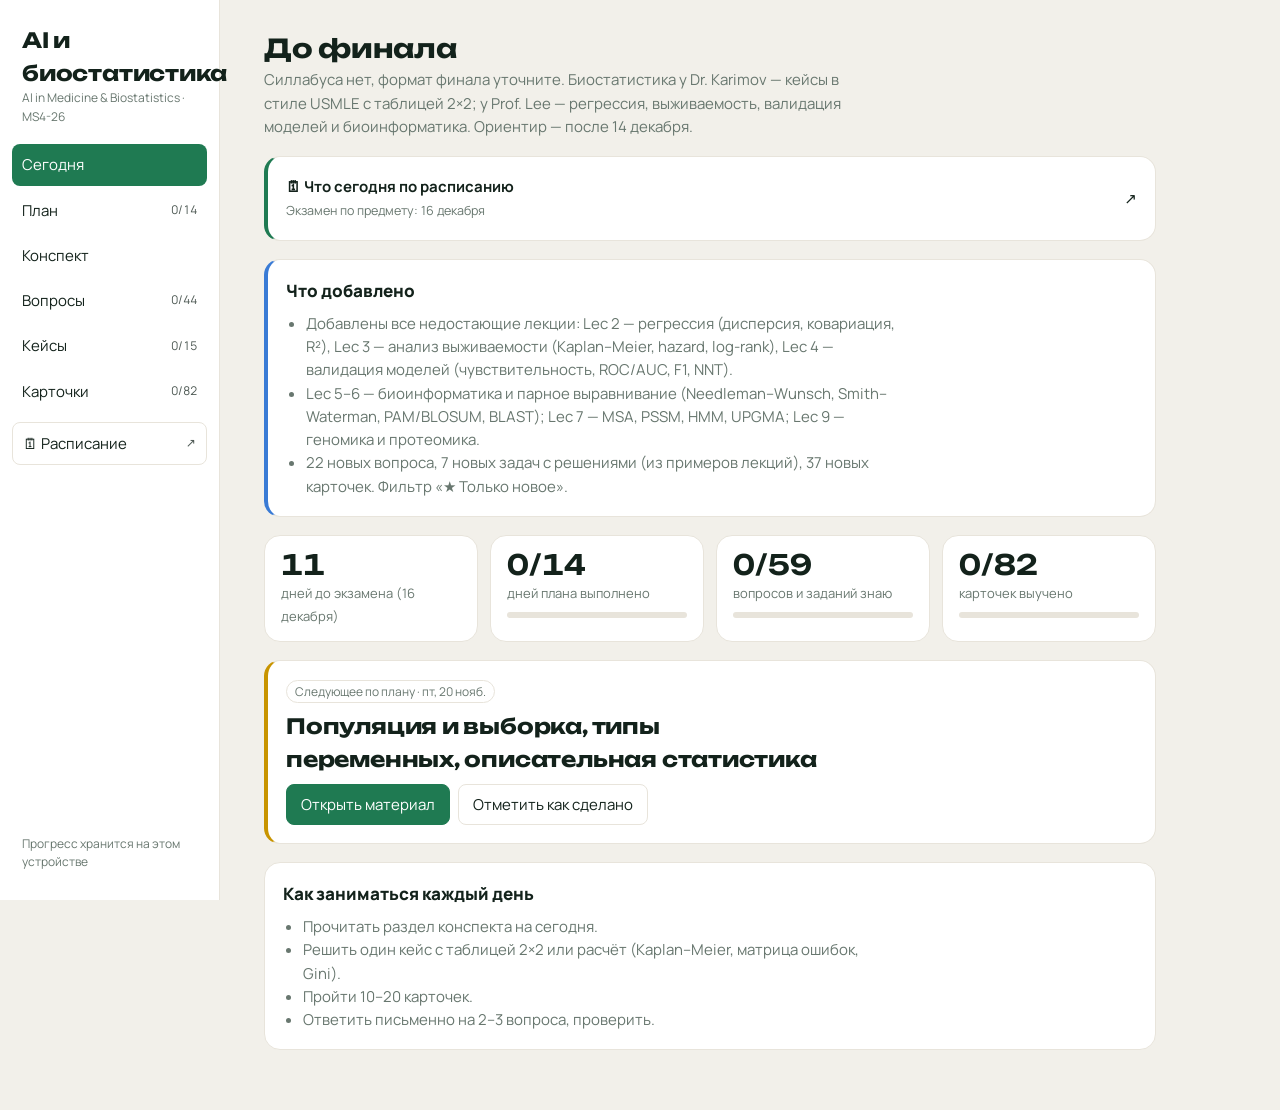
==== s/ai.html @ 67867758 "Full Plastic Path app as installable standalone web app Co-Authored-By: Claude Opus 5.5 <noreply@ant" ====
<!DOCTYPE html>
<html lang="ru">
<head>
<meta charset="utf-8">
<meta name="viewport" content="width=device-width, initial-scale=1">
<title>AI и биостатистика — финал (обновлено 18.11)</title>
<link rel="preconnect" href="https://fonts.googleapis.com">
<link rel="preconnect" href="https://fonts.gstatic.com" crossorigin>
<link href="https://fonts.googleapis.com/css2?family=IBM+Plex+Sans:wght@400;500;600&family=IBM+Plex+Serif:ital,wght@0,500;0,600;1,400;1,500&display=swap" rel="stylesheet">
<style>
:root{
  --bg:#eef1f4; --surface:#ffffff; --ink:#172031; --muted:#5b6678; --line:#d6dce4;
  --accent:#1f6f8b; --accent-ink:#ffffff; --bone:#b8922e; --good:#2f7d4f; --bad:#b33a3a; --new:#2c6db3;
  --font-display:"IBM Plex Serif", Georgia, serif; --font-body:"IBM Plex Sans", system-ui, -apple-system, "Segoe UI", sans-serif;
  --r:10px; color-scheme:light;
}
@media (prefers-color-scheme: dark){ :root:not([data-theme="light"]){
  --bg:#10151d; --surface:#18202b; --ink:#e6ebf2; --muted:#9aa6b8; --line:#2a3443;
  --accent:#7cc4dd; --accent-ink:#0c1a22; --bone:#d9b85a; --good:#5cbf86; --bad:#e07a7a; --new:#7fb0e8; color-scheme:dark; } }
*{box-sizing:border-box}
html,body{margin:0;height:100%}
body{background:var(--bg);color:var(--ink);font:15px/1.55 var(--font-body)}
h1,h2,h3{font-family:var(--font-display);font-weight:600;text-wrap:balance;margin:0}
h1{font-size:26px} h2{font-size:21px} h3{font-size:17px}
i,em,.lat{font-family:var(--font-display);font-style:italic}
button{font:inherit;cursor:pointer}
button:focus-visible,a:focus-visible,textarea:focus-visible,select:focus-visible{outline:2px solid var(--accent);outline-offset:2px}
.app{display:grid;grid-template-columns:220px 1fr;min-height:100%}
nav{background:var(--surface);border-right:1px solid var(--line);padding:20px 12px;display:flex;flex-direction:column;gap:4px;position:sticky;top:0;height:100vh}
nav .brand{padding:4px 10px 14px}
nav .brand small{display:block;color:var(--muted);font-size:12px}
nav a{display:flex;justify-content:space-between;align-items:center;padding:9px 10px;border-radius:8px;color:var(--ink);text-decoration:none}
nav a:hover{background:var(--bg)}
nav a.on{background:var(--accent);color:var(--accent-ink)}
nav a .n{font-size:12px;opacity:.75;font-variant-numeric:tabular-nums}
.save{margin-top:auto;font-size:12px;color:var(--muted);padding:8px 10px}
main{padding:28px clamp(16px,4vw,44px) 60px;max-width:980px;width:100%}
.view{display:none;flex-direction:column;gap:18px}
.view.on{display:flex}
.lead{color:var(--muted);max-width:68ch;margin:0}
.card{background:var(--surface);border:1px solid var(--line);border-radius:var(--r);padding:18px}
.tiles{display:grid;grid-template-columns:repeat(auto-fit,minmax(170px,1fr));gap:12px}
.tile{background:var(--surface);border:1px solid var(--line);border-radius:var(--r);padding:14px 16px}
.tile b{display:block;font:600 28px/1.1 var(--font-display);font-variant-numeric:tabular-nums}
.tile span{color:var(--muted);font-size:13px}
.bar{height:6px;background:var(--line);border-radius:4px;overflow:hidden;margin-top:8px}
.bar i{display:block;height:100%;background:var(--accent)}
.today{border-left:4px solid var(--bone)}
.btn{border:1px solid var(--line);background:var(--surface);color:var(--ink);padding:8px 14px;border-radius:8px;text-decoration:none}
.btn:hover{border-color:var(--accent)}
.btn.pri{background:var(--accent);border-color:var(--accent);color:var(--accent-ink)}
.btn.good{border-color:var(--good);color:var(--good)}
.btn.bad{border-color:var(--bad);color:var(--bad)}
.row{display:flex;gap:8px;flex-wrap:wrap;align-items:center}
.chip{font-size:12px;padding:2px 8px;border-radius:20px;border:1px solid var(--line);color:var(--muted);white-space:nowrap;text-decoration:none}
.chip.ok{border-color:var(--good);color:var(--good)} .chip.no{border-color:var(--bad);color:var(--bad)}
.chip.new,.newtag{border-color:var(--new);color:var(--new)}
.newtag{font:500 11px var(--font-body);border:1px solid;border-radius:20px;padding:1px 7px;margin-left:8px;vertical-align:middle}
.week h3{margin-bottom:8px}
.day{display:flex;gap:12px;align-items:flex-start;padding:9px 4px;border-top:1px solid var(--line)}
.day:first-of-type{border-top:0}
.day input{width:18px;height:18px;margin-top:3px;accent-color:var(--accent)}
.day label{flex:1}
.day .d{font-variant-numeric:tabular-nums;color:var(--muted);width:66px;flex:none}
.day.done label{color:var(--muted);text-decoration:line-through}
.day.is-today{background:color-mix(in srgb,var(--bone) 12%,transparent);border-radius:6px}
.toc{display:flex;flex-wrap:wrap;gap:6px}
.notes section{scroll-margin-top:16px}
.notes ul{padding-left:20px;margin:8px 0}
.notes li{margin:4px 0}
.tbl{overflow-x:auto}
table{border-collapse:collapse;width:100%;font-size:14px}
th,td{text-align:left;padding:7px 9px;border-bottom:1px solid var(--line);vertical-align:top}
th{color:var(--muted);font-weight:500;font-size:12px;text-transform:uppercase;letter-spacing:.04em}
pre{white-space:pre-wrap;font-family:var(--font-display);background:var(--bg);padding:12px;border-radius:8px}
.q{font:500 18px/1.45 var(--font-display)}
textarea{width:100%;min-height:110px;border:1px solid var(--line);border-radius:8px;padding:10px;background:var(--bg);color:var(--ink);font:inherit;resize:vertical}
.ans{border-left:3px solid var(--good);padding:8px 12px;background:color-mix(in srgb,var(--good) 8%,transparent);border-radius:0 8px 8px 0;white-space:pre-wrap}
.ai{border-left:3px solid var(--accent);padding:8px 12px;background:color-mix(in srgb,var(--accent) 8%,transparent);border-radius:0 8px 8px 0;white-space:pre-wrap}
select{font:inherit;padding:7px 10px;border-radius:8px;border:1px solid var(--line);background:var(--surface);color:var(--ink)}
.flash{min-height:220px;display:flex;flex-direction:column;justify-content:center;align-items:center;text-align:center;gap:10px;cursor:pointer;user-select:none}
.flash .front{font:500 26px/1.3 var(--font-display)}
.flash .front.it{font-style:italic}
.flash .back{display:none;gap:4px;flex-direction:column}
.flash.open .back{display:flex}
.flash .back b{font-size:19px}
.flash .back span{color:var(--muted)}
.hint{font-size:12px;color:var(--muted)}
@media (max-width:760px){
  .app{grid-template-columns:1fr}
  nav{position:sticky;top:0;height:auto;flex-direction:row;overflow-x:auto;padding:8px;z-index:2;border-right:0;border-bottom:1px solid var(--line)}
  nav .brand,.save{display:none}
  nav a{white-space:nowrap}
}
@media (prefers-reduced-motion:no-preference){ .bar i{transition:width .3s} }
</style>
<link href="https://fonts.googleapis.com/css2?family=Unbounded:wght@600;700&family=Manrope:wght@400;500;600;700;800&display=swap" rel="stylesheet">
<link rel="stylesheet" href="../theme.css">
</head>
<body>
<script type="application/json" id="state">{"days":{},"quiz":{},"cards":{}}</script>
<div class="app">
<nav aria-label="Разделы">
  <div class="brand"><h2>AI и биостатистика</h2><small>AI in Medicine &amp; Biostatistics · MS4-26</small></div>
  <a href="#today" data-v="today">Сегодня</a>
  <a href="#plan" data-v="plan">План <span class="n" id="n-plan"></span></a>
  <a href="#notes" data-v="notes">Конспект</a>
  <a href="#quiz" data-v="quiz">Вопросы <span class="n" id="n-quiz"></span></a>
  <a href="#cases" data-v="cases">Кейсы <span class="n" id="n-cases"></span></a>
  <a href="#cards" data-v="cards">Карточки <span class="n" id="n-cards"></span></a>
  <a href="https://claude.ai/artifact/2xwvVmubijirDWXwn1Ldpr" target="_blank" rel="noopener" class="ext" style="margin-top:6px;border:1px solid var(--line)">🗓 Расписание <span class="n">↗</span></a>
  <div class="save" id="save">Прогресс сохраняется</div>
</nav>
<main>

<section class="view" id="v-today">
  <div><h1>До финала</h1><p class="lead">Силлабуса нет, формат финала уточните. Биостатистика у Dr. Karimov — кейсы в стиле USMLE с таблицей 2×2; у Prof. Lee — регрессия, выживаемость, валидация моделей и биоинформатика. Ориентир — после 14 декабря.</p></div>
  <a class="card" href="https://claude.ai/artifact/2xwvVmubijirDWXwn1Ldpr" target="_blank" rel="noopener" style="display:flex;justify-content:space-between;align-items:center;text-decoration:none;color:inherit;border-left:4px solid var(--accent)"><span><b>🗓 Что сегодня по расписанию</b><br><small style="color:var(--muted)">Экзамен по предмету: 16 декабря</small></span><span>↗</span></a>
  <div class="card" style="border-left:4px solid var(--new)"><h3>Что добавлено</h3><ul class="lead" style="padding-left:20px;margin:8px 0 0"><li>Добавлены все недостающие лекции: Lec 2 — регрессия (дисперсия, ковариация, R²), Lec 3 — анализ выживаемости (Kaplan–Meier, hazard, log-rank), Lec 4 — валидация моделей (чувствительность, ROC/AUC, F1, NNT).</li><li>Lec 5–6 — биоинформатика и парное выравнивание (Needleman–Wunsch, Smith–Waterman, PAM/BLOSUM, BLAST); Lec 7 — MSA, PSSM, HMM, UPGMA; Lec 9 — геномика и протеомика.</li><li>22 новых вопроса, 7 новых задач с решениями (из примеров лекций), 37 новых карточек. Фильтр «★ Только новое».</li></ul></div>
  <div class="tiles" id="tiles"></div>
  <div class="card today" id="today-card"></div>
  <div class="card"><h3>Как заниматься каждый день</h3>
    <ul class="lead" style="padding-left:20px;margin:8px 0 0"><li>Прочитать раздел конспекта на сегодня.</li><li>Решить один кейс с таблицей 2×2 или расчёт (Kaplan–Meier, матрица ошибок, Gini).</li><li>Пройти 10–20 карточек.</li><li>Ответить письменно на 2–3 вопроса, проверить.</li></ul></div>
</section>

<section class="view" id="v-plan">
  <div><h1>План по дням</h1><p class="lead">20 ноября — 13 декабря, блок через день (45–60 минут).</p></div>
  <div id="plan"></div>
</section>

<section class="view notes" id="v-notes">
  <div><h1>Конспект</h1><p class="lead">По лекциям Prof. Lee (Lec 0–10) и Dr. Karimov (Cross, Risk ratio, Odds ratio, adjustment, DES). Новые разделы отмечены «новое».</p></div>
  <div class="toc" id="toc"></div>
  <div id="notes" style="display:flex;flex-direction:column;gap:14px"></div>
</section>

<section class="view" id="v-quiz">
  <div><h1>Вопросы</h1><p class="lead">Напишите ответ, затем откройте ключ и отметьте, знали ли вы его. Кнопка «Проверить с Claude» оценит ваш ответ. Новые вопросы отмечены «новое».</p></div>
  <div class="row"><label for="q-filter">Тема</label><select id="q-filter"></select>
    <label><input type="checkbox" id="q-weak"> только «не знал»</label></div>
  <div class="card" id="quiz-card"></div>
</section>

<section class="view" id="v-cases">
  <div><h1>Кейсы и расчёты</h1><p class="lead">Ваши кейсы USMLE #1 и #2 с решением и задачи из лекций. Сначала решите сами.</p></div>
  <div class="card" id="case-card"></div>
</section>

<section class="view" id="v-cards">
  <div><h1>Карточки</h1><p class="lead">Нажмите на карточку, чтобы перевернуть. «Знаю» убирает её из повторения.</p></div>
  <div class="row"><label for="c-mode">Показывать</label>
    <select id="c-mode"><option value="lat">English → русский + формула</option><option value="en">русский → English + формула</option></select>
    <label><input type="checkbox" id="c-weak" checked> только невыученные</label>
    <button class="btn" id="c-shuffle">Перемешать</button>
    <button class="btn" id="c-reset">Сбросить</button></div>
  <div class="card flash" id="flash" tabindex="0" role="button" aria-label="Перевернуть карточку"></div>
  <div class="row" style="justify-content:center"><button class="btn bad" id="c-no">Повторить</button><button class="btn good" id="c-yes">Знаю</button></div>
  <p class="hint" id="c-count" style="text-align:center"></p>
</section>

</main>
</div>

<script>
const PPS=(()=>{try{return window.parent!==window&&window.parent.PP_BRIDGE||null}catch(e){return null}})();
if(PPS&&!window.claude){try{window.claude=window.parent.claude}catch(e){}}
if(PPS)document.addEventListener('click',e=>{const a=e.target.closest('a[href*="2xwvVmubijirDWXwn1Ldpr"]');if(a){e.preventDefault();PPS.go('plan')}});
const TEMPLATE = '<!DOCTYPE html>\n' + document.documentElement.outerHTML;
const LSKEY = 'ai-final-v2';
let S; try{ S = JSON.parse(document.getElementById('state').textContent) }catch(e){ S={days:{},quiz:{},cards:{}} }
try{ const l = JSON.parse(localStorage.getItem(LSKEY)||'null'); if(l){ for(const k of ['days','quiz','cards']) S[k]=Object.assign({},l[k]||{},S[k]) } }catch(e){}
if(PPS){const r=PPS.get(LSKEY);if(r)for(const k of ['days','quiz','cards'])S[k]=Object.assign({},S[k]||{},r[k]||{})}

const PLAN = [
 {w:'Неделя 1 — основы биостатистики', days:[
  ['2026-11-20','Популяция и выборка, типы переменных, описательная статистика','n1'],
  ['2026-11-22','Нормальное распределение, z; проверка гипотез: z, t, χ², ANOVA, p-value','n2'],
  ['2026-11-24','Lec 2: дисперсия, ковариация, корреляция, линейная и логистическая регрессия','n2b']]},
 {w:'Неделя 2 — эпидемиология и модели', days:[
  ['2026-11-26','4 дизайна исследований; таблица 2×2: RR, OR, стандартизация','n3'],
  ['2026-11-28','Lec 3: анализ выживаемости — Kaplan–Meier, hazard, log-rank','n2c'],
  ['2026-11-30','Lec 4: валидация модели — чувствительность, специфичность, ROC/AUC, F1, NNT','n2d']]},
 {w:'Неделя 3 — AI и биоинформатика', days:[
  ['2026-12-02','Lec 1: уровни AI, промпт-инжиниринг (RAG, CoT, 3C, RTCC)','n5'],
  ['2026-12-04','Lec 5–6: биоинформатика, базы данных, парное выравнивание (Needleman–Wunsch, Smith–Waterman, BLAST)','n6a'],
  ['2026-12-06','Lec 7: множественное выравнивание, PSSM, HMM, UPGMA; Lec 8: структура белка','n6c'],
  ['2026-12-07','Lec 9: геномика и протеомика; Lec 10: классификация (дерево решений, SVM, KNN)','n6d']]},
 {w:'Неделя 4 — задачи', days:[
  ['2026-12-08','Расчёты: 2×2, RR, OR, z, χ², Kaplan–Meier, матрица ошибок, Gini','cases'],
  ['2026-12-10','Пробный экзамен по вопросам','quiz'],
  ['2026-12-12','Слабые темы','quiz'],
  ['2026-12-13','Термины по карточкам','cards']]}
];

const NOTES = [
['n1','1. Биостатистика: основы',`<ul>
<li><b>Population</b> — все объекты интереса; <b>sample</b> — их часть, по которой делают выводы. <b>Parameter</b> описывает популяцию (μ, σ), <b>statistic</b> — выборку (x̄, s).</li>
<li><b>Переменные:</b> количественные — continuous (давление) и discrete (число детей); качественные (категориальные) — nominal без порядка (группа крови, пол) и ordinal с порядком (оценка боли). Independent (x, меняем) vs dependent (y, исход).</li>
<li><b>Выборка:</b> random (каждый имеет известный равный шанс, мало смещений) vs non-random (удобство, квоты — высокий риск bias).</li>
<li><b>Меры центра:</b> mean — для симметричных данных; median — при выбросах и асимметрии; mode — самое частое. <b>Разброс:</b> range = max − min; IQR = Q3 − Q1; SD.</li>
<li><b>Пример лекции:</b> [10, 12, 15, 15, 18, 18, 18, 22, 27, 30] → median 18, mode 18, range 20, IQR = 22 − 15 = 7. Mean = 185 / 10 = 18,5 (на слайде написано 17,5 — похоже на опечатку).</li>
<li><b>Графики:</b> pie (доли), bar (категории), histogram (распределение числовых данных), boxplot (медиана, квартили, выбросы).</li>
<li><b>Descriptive</b> описывает имеющиеся данные; <b>inferential</b> делает выводы о популяции по выборке.</li></ul>`],
['n2','2. Нормальное распределение и тесты',`<ul>
<li><b>Normal:</b> симметричный колокол, mean = median = mode, площадь = 1. Стандартное нормальное: μ = 0, σ = 1; z = (x − μ)/σ. Правило 68–95–99,7%.</li>
<li>Скошенность: positive skew (хвост вправо) — mean &gt; median; negative — mean &lt; median.</li>
<li><b>Проверка гипотез:</b> H₀ (нет эффекта) vs H₁; уровень значимости α = 0,05; <b>p-value</b> — вероятность получить такие или более крайние данные, если H₀ верна. p &lt; α → отвергаем H₀.</li>
<li>Ошибки: type I (α) — отвергли верную H₀; type II (β) — не отвергли ложную.</li></ul>
<div class="tbl"><table><tr><th>Тест</th><th>Когда</th><th>Формула</th></tr>
<tr><td>z-test</td><td>большая выборка, σ известна</td><td>z = (x̄ − μ) / (σ/√n)</td></tr>
<tr><td>t-test</td><td>n &lt; 30, σ неизвестна</td><td>t = (x̄ − μ) / (s/√n), df = n − 1</td></tr>
<tr><td>χ² (chi-square)</td><td>категориальные данные, независимость</td><td>χ² = Σ(O − E)² / E</td></tr>
<tr><td>ANOVA (F)</td><td>сравнение 3+ средних</td><td>F = межгрупповая / внутригрупповая дисперсия</td></tr></table></div>`],
['n2b','★ 3. Lec 2 — регрессия для клинических данных',`<ul>
<li><b>Дисперсия</b> — разброс одной переменной: выборочная s² = Σ(xᵢ − x̄)² / (n − 1); SD = √s². <b>Ковариация</b> — как две переменные меняются вместе: cov = Σ(xᵢ − x̄)(yᵢ − ȳ) / (n − 1); &gt; 0 — растут вместе.</li>
<li><b>Пример лекции:</b> САД 120, 130, 110, 140, 115 → x̄ = 123, s² = 580/4 = 145, SD ≈ 12,0 mmHg. ИМТ (22, 28, 26, 30, 24) и холестерин (180, 200, 195, 210, 190) → cov = 140/4 = 35 — положительная связь.</li>
<li><b>Регрессия</b> описывает связь зависимой переменной с одной (simple) или несколькими (multiple) независимыми и предсказывает значения.</li>
<li><b>Простая линейная:</b> y = β₀ + β₁x + ε; β₀, β₁ находят методом наименьших квадратов (минимум RSS = Σ(yᵢ − ŷᵢ)²): β₁ = Σ(x − x̄)(y − ȳ) / Σ(x − x̄)², β₀ = ȳ − β₁x̄.</li>
<li><b>Коэффициент Пирсона R</b> от −1 до +1: знак — направление, модуль — сила (R = 0 — нет линейной связи).</li>
<li><b>R²</b> (коэффициент детерминации) = 1 − RSS/TSS = доля объяснённой дисперсии; для одного предиктора R² = R². R² = 0,17 → модель объясняет 17% вариации y.</li>
<li><b>Модели:</b> linear — непрерывный исход (клиренс креатинина от дозы, исследование гемфиброзила); logistic — бинарный исход (болезнь да/нет): log(p/(1−p)) = β₀ + β₁x, даёт вероятность и odds ratio = e^β₁.</li></ul>`],
['n2c','★ 4. Lec 3 — анализ выживаемости',`<ul>
<li><b>Survival time T</b> — время от начала (диагноз, лечение) до события (смерть, рецидив, отказ). <b>Censoring</b> — событие не наблюдалось (выбыл, исследование закончилось).</li>
<li><b>Функция выживания</b> S(t) = P(T &gt; t) — доля «доживших» после t.</li>
<li><b>Kaplan–Meier:</b> упорядочить времена; в каждый момент события S(t) = S(t_пред) × (1 − dᵢ/nᵢ), nᵢ — под риском, dᵢ — события. Цензурированные уменьшают nᵢ, но не S(t).</li>
<li><b>Пример лекции (5 пациентов, рецидив):</b> 3 мес — n 5, d 1 → S = 0,80; 5 мес — цензура; 8 мес — n 3, d 1 → S = 0,80 × 2/3 = 0,53; 12 мес — n 2, d 1 → S = 0,27.</li>
<li><b>Hazard h(t)</b> — мгновенный риск события в момент t у доживших до t; в дискретном виде hᵢ = dᵢ/nᵢ (20% на 3-м месяце, 33% на 8-м, 50% на 12-м).</li>
<li><b>Кумулятивный риск</b> H(t) = Σhᵢ; S(t) ≈ e^(−H(t)).</li>
<li><b>Log-rank test:</b> H₀ — кривые выживания групп одинаковы; в каждый момент события строят таблицу 2×2, сравнивают наблюдаемые и ожидаемые события, χ² с df = 1.</li></ul>`],
['n2d','★ 5. Lec 4 — валидация диагностических моделей',`<div class="tbl"><table><tr><th>Метрика</th><th>Формула</th><th>Смысл</th></tr>
<tr><td>Accuracy</td><td>(TP + TN) / все</td><td>доля верных предсказаний</td></tr>
<tr><td>Sensitivity (recall, TPR)</td><td>TP / (TP + FN)</td><td>находит больных</td></tr>
<tr><td>Specificity (TNR)</td><td>TN / (TN + FP)</td><td>не трогает здоровых</td></tr>
<tr><td>Precision (PPV)</td><td>TP / (TP + FP)</td><td>верность положительных ответов</td></tr>
<tr><td>F1-score</td><td>2·P·R / (P + R)</td><td>&gt; 0,9 отлично, 0,8–0,9 хорошо, 0,5–0,8 средне, &lt; 0,5 плохо</td></tr>
<tr><td>Youden J</td><td>Sens + Spec − 1 = TPR − FPR</td><td>оптимальный порог (max J); J = 1 — идеальный тест</td></tr></table></div>
<ul>
<li><b>ROC-кривая</b> — чувствительность против 1 − специфичность при разных порогах. <b>AUC</b> — площадь под ней (метод трапеций): 0,5 — случайно, 1,0 — идеально; пример лекции 0,76.</li>
<li>Weighted accuracy — в многоклассовых задачах ошибки имеют разный вес.</li>
<li><b>Клиническая польза:</b> абсолютный риск в группах (лечение / контроль), ARR = риск_контроль − риск_лечение; RR = риск_лечение / риск_контроль; RRR = 1 − RR; NNT = 1/ARR — сколько пациентов нужно лечить, чтобы предотвратить одно событие.</li></ul>`],
['n3','6. Дизайны исследований и таблица 2×2',`<div class="tbl"><table><tr><th>Дизайн</th><th>Как</th><th>Мера</th><th>Пример</th></tr>
<tr><td>Cross-sectional</td><td>экспозиция и исход в один момент («снимок»)</td><td>prevalence, prevalence ratio</td><td>опрос сотрудников (кейсы #1, #2)</td></tr>
<tr><td>Case-control</td><td>отобрать больных и здоровых, сравнить прошлую экспозицию (ретроспективно)</td><td>odds ratio</td><td>Doll &amp; Hill 1950 — курение и рак лёгкого; DES и аденокарцинома влагалища (Herbst 1971)</td></tr>
<tr><td>Cohort</td><td>отобрать по экспозиции, наблюдать появление болезни (проспективно)</td><td>incidence, relative risk</td><td>Hammond &amp; Horn 1954 — курение и смертность</td></tr>
<tr><td>RCT</td><td>случайно распределить на лечение / контроль</td><td>RR, разница исходов</td><td>испытание лекарства; фазы I–IV</td></tr></table></div>
<ul><li>Observational (cross-sectional, case-control, cohort) — исследователь не вмешивается; experimental (RCT) — назначает вмешательство. <b>Cross-over:</b> каждый получает оба лечения с перерывом (washout).</li>
<li><b>Texas sharpshooter fallacy:</b> замечаем сходства и игнорируем различия → ложный вывод. Case-control подвержен <b>recall bias</b>; cross-sectional не показывает, что было раньше.</li></ul>
<div class="tbl"><table><tr><th></th><th>Болезнь +</th><th>Болезнь −</th></tr>
<tr><td>Экспозиция +</td><td>a</td><td>b</td></tr>
<tr><td>Экспозиция −</td><td>c</td><td>d</td></tr></table></div>
<ul>
<li><b>Relative risk</b> RR = [a/(a+b)] / [c/(c+d)] — когорта, RCT. <b>Odds ratio</b> OR = (a·d)/(b·c) — case-control. = 1 — связи нет; &gt; 1 — повышает риск; &lt; 1 — защищает.</li>
<li><b>Стандартизация по возрасту (direct):</b> возрастные показатели каждой общины умножают на стандартную популяцию (WHO) и суммируют.</li></ul>`],
['n5','7. AI в медицине (Lec 1)',`<ul>
<li><b>Уровни AI:</b> narrow (ANI — одна задача), general (AGI — как человек), super (ASI). Physical AI — AI в роботах и телах. Вводная лекция (Lec 0) — нобелевские работы по AI 2024 (нейросети, AlphaFold) и интерфейсы мозг–компьютер.</li>
<li><b>Зачем в медицине:</b> диагностика, анализ изображений, поддержка решений. <b>Ограничения:</b> галлюцинации, bias в данных, приватность, ответственность.</li>
<li><b>Типы промптов:</b> zero-shot, one-shot, few-shot (примеры), chain-of-thought (по шагам), tree-of-thought, ReAct (reason + action), role, RAG, iterative, re-reading.</li>
<li><b>RAG:</b> retrieval (поиск в EHR, гайдлайнах, статьях) → augmentation (вставка найденного в промпт) → generation (ответ на основе источников).</li>
<li><b>3C:</b> Concise, Clear, Context. <b>CRAFTS:</b> Clarity, Relevance, Accuracy, Flow, Thought-provoking, S… (последний пункт — по слайду). <b>RTCC:</b> Role, Task, Context, Constraints.</li>
<li><b>PROMPT</b> (минимизация ошибок): Provide context, Refuse unsafe queries, Omit unverified data, Mandate references, Prioritize guidelines, Transparent limitations.</li>
<li>Формат вывода можно задать: bullet points, SOAP note (Subjective, Objective, Assessment, Plan), ICD-10.</li></ul>`],
['n6a','★ 8. Lec 5–6 — биоинформатика и парное выравнивание',`<ul>
<li><b>Биоинформатика</b> — количественный анализ информации о биомакромолекулах с помощью компьютера (биология + химия + информатика + статистика). Цель — понять работу клетки на молекулярном уровне: инструменты и базы данных + их применение.</li>
<li><b>Применение:</b> гены болезней (геномика, протеомика), разработка лекарств, персонализированная медицина. <b>Ограничения:</b> предсказание не доказано экспериментом; качество зависит от данных.</li>
<li><b>Вехи:</b> 1951 секвенирование пептида (Sanger), 1953 структура ДНК, 1962 молекулярные часы (Pauling), 1965 атлас белковых последовательностей (Dayhoff).</li>
<li><b>Базы данных:</b> первичные (сырые данные: GenBank, EMBL, DDBJ — нуклеотиды; UniProt — белки; PDB — структуры) и вторичные (обработанные). Форматы: GenBank (LOCUS, DEFINITION, ACCESSION…), FASTA (строка «&gt;» + последовательность), PDB.</li>
<li><b>Identity</b> — одинаковые остатки; <b>similarity</b> — похожие по свойствам; <b>homology</b> — общее эволюционное происхождение (да / нет, не в процентах). S% = 2Ls/(La + Lb) × 100; I% = 2Li/(La + Lb) × 100.</li>
<li><b>Методы:</b> dot matrix (визуально, диагонали = совпадения, повторы); dynamic programming (точно); эвристики (FASTA, BLAST — быстро для поиска по базам).</li>
<li><b>Needleman–Wunsch</b> — глобальное выравнивание (целиком, похожие последовательности одной длины), штраф за гэпы с первой строки. <b>Smith–Waterman</b> — локальное (самые похожие участки), отрицательные значения заменяются 0.</li>
<li><b>Матрицы замен:</b> PAM (по близкородственным белкам; PAM1 = 1% замен; большие номера — для далёких) и BLOSUM (по блокам консервативных участков; BLOSUM62 — стандарт; меньший номер — для далёких).</li>
<li><b>BLAST:</b> seeding словами (W-mers, ~3 аминокислоты) → расширение выше порога T → оценка; E-value — сколько таких совпадений ожидается случайно (меньше — лучше). Варианты: BLASTP (белок–белок), BLASTN (ДНК–ДНК), BLASTX, TBLASTN.</li></ul>`],
['n6c','★ 9. Lec 7 — множественное выравнивание, мотивы, домены',`<ul>
<li><b>MSA</b> выравнивает 3+ последовательности, чтобы найти консервативные (функционально важные) участки, мотивы и домены, строить филогению.</li>
<li><b>Оценка:</b> sum of pairs (SP) — сумма баллов всех пар в столбце (по BLOSUM / PAM). Точное динамическое программирование растёт как nᵏ → используют эвристики (прогрессивное выравнивание).</li>
<li><b>PSSM</b> (position-specific scoring matrix) — для каждой позиции частоты остатков → log-odds score (биты); показывает, во сколько раз последовательность вероятнее мотива, чем случайной.</li>
<li><b>HMM</b> (скрытая марковская модель профиля): состояния match (квадрат), insert (ромб), delete (круг), begin/end; вероятности переходов и эмиссии.</li>
<li><b>Guide tree UPGMA:</b> объединять самую близкую пару, новое расстояние = среднее арифметическое расстояний — по дереву выравнивают последовательности.</li>
<li><b>Программы:</b> FASTA и BLAST (поиск), Clustal Omega, MUSCLE, MAFFT, T-Coffee (MSA).</li>
<li><b>Мотив</b> — короткий консервативный участок с функцией; <b>домен</b> — независимо сворачивающаяся функциональная единица белка (Pfam, PROSITE).</li></ul>`],
['n6','10. AI в структурной биоинформатике (Lec 8)',`<ul>
<li><b>Уровни структуры белка:</b> первичная (последовательность 20 аминокислот), вторичная (α-helix, β-sheet), третичная (3D), четвертичная. Структура определяет функцию.</li>
<li><b>Ramachandran plot</b> — разрешённые углы основной цепи (φ, ψ).</li>
<li><b>Предсказание вторичной структуры:</b> Chou–Fasman (склонность аминокислот, propensity), гомологичные методы, нейросети; для трансмембранных белков — hydrophobicity plots.</li>
<li><b>Экспериментальные методы 3D:</b> рентгеноструктурный анализ (X-ray crystallography), ЯМР (NMR — ядра ¹H, ¹³C, ¹⁵N, ³¹P), криоэлектронная микроскопия (Cryo-EM), нейтронная дифракция.</li>
<li><b>PDB</b> (Protein Data Bank, rcsb.org) — база решённых структур; визуализация 3D. Сравнение структур: superposition, distance matrix, contact matrix.</li>
<li><b>Предсказание 3D:</b> гомологическое моделирование, ab initio, AI-методы (например, AlphaFold).</li></ul>`],
['n6d','★ 11. Lec 9 — AI в геномике и протеомике',`<ul>
<li><b>Геномика</b> — структура и функция всего генома. Виды: структурная (картирование и секвенирование), функциональная (функции и взаимодействия генов и белков), эпигеномика (метки на ДНК и гистонах меняют экспрессию без изменения последовательности), сравнительная (ортологи — между видами, паралоги — внутри вида).</li>
<li><b>Этапы структурной геномики:</b> картирование низкого разрешения → секвенирование высокого разрешения → сборка → закрытие пробелов → аннотация.</li>
<li><b>Генетическая карта</b> (linkage map) — по частоте рекомбинации: чем ближе гены, тем чаще наследуются вместе; маркеры — микросателлиты. <b>Физическая карта:</b> FISH (флуоресцентные зонды на хромосомах), STS-картирование (короткие уникальные участки 200–500 bp).</li>
<li><b>Секвенирование:</b> Sanger (дидезокси, обрыв цепи — самый распространённый), Maxam–Gilbert (химическое расщепление), пиросеквенирование (по выделению пирофосфата), NGS — фрагменты по 300–500 bp, затем сборка.</li>
<li><b>Протеомика</b> — изучение всех белков клетки; AI помогает в аннотации генов, предсказании функций, структуры и взаимодействий белков.</li></ul>`],
['n7','12. Классификация в AI-диагностике (Lec 10)',`<ul>
<li>Цель: ранняя точная диагностика по данным пациента, витальным показателям и изображениям; CDSS — системы поддержки клинических решений.</li>
<li><b>Decision tree</b> (supervised, non-parametric): корень → лучшие вопросы → бинарные разбиения → листья. Pruning убирает лишние ветви против overfitting.</li>
<li><b>Gini</b> = 1 − Σpᵢ² (0 — чисто, 0,5 — максимум для двух классов); выбирают разбиение с наименьшим Gini.</li>
<li><b>Entropy</b> S = −Σpᵢ log₂ pᵢ; <b>information gain</b> IG = S(parent) − Σ(nᵢ/N)·S(child); выбирают признак с наибольшим IG (пример лекции: «energy» IG = 0,99 − 0,62 = 0,37).</li>
<li><b>SVM</b> — гиперплоскость с максимальным зазором (margin) между классами; support vectors — ближайшие точки.</li>
<li><b>KNN</b> — класс по большинству k ближайших соседей. <b>K-means</b> — unsupervised кластеризация на k групп. Hierarchical clustering — дерево кластеров.</li>
<li><b>Linear / logistic regression</b> — числовой прогноз / вероятность класса. <b>Deep learning, CNN</b> — свёрточные сети для изображений (рентген, КТ, дерматоскопия).</li></ul>`]
];

const QUIZ = [
['Биостатистика','Define population, sample, parameter and statistic.','Population — the entire group of interest; sample — a subset used to infer about it. Parameter — numerical summary of a population (μ, σ); statistic — of a sample (x̄, s).'],
['Биостатистика','Classify variables with examples: continuous, discrete, nominal, ordinal.','Continuous — blood pressure; discrete — number of children; nominal — blood type, sex; ordinal — pain scale (mild/moderate/severe).'],
['Биостатистика','When do you use mean, median and mode?','Mean — symmetric data; median — skewed data or outliers; mode — categorical data or the most frequent value.'],
['Биостатистика','Data: 10, 12, 15, 15, 18, 18, 18, 22, 27, 30. Find median, mode, range and IQR.','Median 18, mode 18, range 20, IQR = Q3 22 − Q1 15 = 7.'],
['Биостатистика','Describe the normal distribution.','Symmetric bell shape; mean = median = mode; total area = 1; defined by μ and σ; ~68% within 1σ, 95% within 2σ, 99.7% within 3σ.'],
['Биостатистика','What is a p-value and how do you decide with α = 0.05?','The probability of data as extreme as observed if H₀ is true. If p < 0.05 reject H₀ (statistically significant); otherwise fail to reject.'],
['Биостатистика','When do you use z-test, t-test, chi-square and ANOVA?','z — large sample, known σ; t — small sample (n < 30), unknown σ; χ² — categorical data/independence; ANOVA — comparing means of 3+ groups.'],
['Биостатистика','Distinguish type I and type II errors.','Type I (α) — rejecting a true null hypothesis (false positive); type II (β) — failing to reject a false null (false negative).'],
['★ Регрессия','Define variance and covariance and give the sample formulas.','Variance — spread of one variable: s² = Σ(x − x̄)²/(n − 1). Covariance — how two variables vary together: Σ(x − x̄)(y − ȳ)/(n − 1); positive means they increase together.'],
['★ Регрессия','How are β₀ and β₁ of a simple linear regression estimated?','By least squares — minimizing RSS = Σ(y − ŷ)²: β₁ = Σ(x − x̄)(y − ȳ)/Σ(x − x̄)², β₀ = ȳ − β₁x̄.'],
['★ Регрессия','Interpret Pearson R and R². What does R² = 0.17 mean?','R (−1…+1) shows direction and strength of a linear relationship; R² = share of variance in y explained by the model (1 − RSS/TSS). R² = 0.17 → 17% of the variation is explained.'],
['★ Регрессия','When do you use linear and when logistic regression?','Linear — continuous outcome (e.g. creatinine clearance vs dose). Logistic — binary outcome (disease yes/no); models log-odds, gives probabilities and OR = e^β.'],
['★ Выживаемость','Define survival time, censoring and the survival function.','Survival time — time from a start point to the event. Censoring — event not observed (lost to follow-up, study ended). S(t) = P(T > t) — probability of surviving beyond t.'],
['★ Выживаемость','How is the Kaplan–Meier estimate calculated?','Order event times; at each event time S(t) = S(previous) × (1 − dᵢ/nᵢ), where nᵢ = at risk, dᵢ = events. Censored subjects leave the risk set without changing S.'],
['★ Выживаемость','Define the hazard and cumulative hazard functions.','h(t) — instantaneous event rate at t among those surviving to t (discrete hᵢ = dᵢ/nᵢ). H(t) = Σh — accumulated risk; S(t) ≈ e^(−H(t)).'],
['★ Выживаемость','What does the log-rank test compare?','Whether survival curves of two or more groups differ; H₀: no difference. It compares observed vs expected events at each event time (2×2 tables), χ² with df = 1 for two groups.'],
['★ Валидация','Define sensitivity, specificity, precision and accuracy.','Sensitivity = TP/(TP + FN); specificity = TN/(TN + FP); precision (PPV) = TP/(TP + FP); accuracy = (TP + TN)/all.'],
['★ Валидация','What is a ROC curve and AUC?','ROC plots sensitivity (TPR) against 1 − specificity (FPR) over thresholds. AUC = area under it: 0.5 — random, 1.0 — perfect discrimination.'],
['★ Валидация','Define the F1 score and Youden’s index.','F1 = 2·precision·recall/(precision + recall), balances both. Youden J = sensitivity + specificity − 1; the threshold with maximal J is optimal.'],
['★ Валидация','Define ARR, RRR and NNT.','ARR = control risk − treatment risk; RRR = ARR / control risk = 1 − RR; NNT = 1/ARR — patients to treat to prevent one event.'],
['Эпидемиология','Name the four basic study designs and the measure of association for each.','Cross-sectional — prevalence (ratio); case-control — odds ratio; cohort — relative risk; RCT — relative risk / difference in outcomes.'],
['Эпидемиология','Compare a case-control and a cohort study.','Case-control starts from disease status and looks back at exposure (retrospective, OR, good for rare diseases, recall bias). Cohort starts from exposure and follows for disease (usually prospective, incidence, RR).'],
['Эпидемиология','Write the formulas of relative risk and odds ratio from a 2×2 table.','RR = [a/(a+b)] / [c/(c+d)]; OR = ad / bc.'],
['Эпидемиология','How do you interpret RR or OR = 1, > 1, < 1?','= 1 — no association; > 1 — exposure increases risk; < 1 — exposure is protective.'],
['Эпидемиология','What is a cross-over design and its advantage?','Each participant receives all treatments in random order with a washout gap; fewer participants are needed because each serves as their own control.'],
['Эпидемиология','Why do we age-adjust rates?','To compare communities with different age structures; direct method applies age-specific rates to a standard population (WHO).'],
['AI','Name the levels of AI.','Narrow AI (ANI), general AI (AGI), super AI (ASI).'],
['AI','What is RAG and its three phases?','Retrieval-augmented generation: retrieval (search EHR, guidelines, journals) → augmentation (insert evidence into the prompt) → generation (LLM answers from it); reduces hallucinations.'],
['AI','Explain zero-shot, few-shot and chain-of-thought prompting.','Zero-shot — direct question; few-shot — give examples first; chain-of-thought — ask for step-by-step reasoning before the answer.'],
['AI','Decode RTCC and 3C.','RTCC — Role, Task, Context, Constraints. 3C — be Concise, be Clear, provide Context.'],
['★ Биоинформатика','Define bioinformatics and name primary databases.','Computer-aided quantitative analysis of information on biological macromolecules. Primary databases hold raw experimental data: GenBank, EMBL, DDBJ (nucleotides), UniProt (proteins), PDB (structures).'],
['★ Биоинформатика','Distinguish identity, similarity and homology.','Identity — the same residues at aligned positions; similarity — residues with similar properties (both in %); homology — shared evolutionary origin (yes/no).'],
['★ Биоинформатика','Compare Needleman–Wunsch and Smith–Waterman.','NW — global alignment of entire sequences (similar, same length), gap penalties from the first row. SW — local alignment of the most similar subregions; negative scores reset to 0.'],
['★ Биоинформатика','Compare PAM and BLOSUM matrices.','PAM — derived from closely related proteins, PAM1 = 1% accepted mutations; higher numbers for distant sequences. BLOSUM — from conserved blocks; BLOSUM62 standard; lower numbers for distant sequences.'],
['★ Биоинформатика','How does BLAST work and what is the E-value?','Seeds short words (~3 aa), extends hits above threshold T, scores alignments. E-value = number of hits with that score expected by chance; smaller = more significant.'],
['★ Биоинформатика','What is MSA used for and how is it scored?','To find conserved regions, motifs, domains and build phylogeny. Scored by sum of pairs (SP) with BLOSUM/PAM; solved by progressive heuristics (Clustal Omega, MUSCLE, MAFFT, T-Coffee).'],
['★ Биоинформатика','What are PSSM, HMM and UPGMA?','PSSM — position-specific log-odds scores for a motif; profile HMM — match/insert/delete states with transition and emission probabilities; UPGMA — guide tree joining the closest pair, averaging distances.'],
['★ Геномика','Name the types of genomics.','Structural (mapping, sequencing), functional (gene/protein functions and interactions), epigenomics (DNA/histone marks changing expression), comparative (orthologs between species, paralogs within).'],
['★ Геномика','Compare genetic and physical maps and name sequencing methods.','Genetic (linkage) map — by recombination frequency, microsatellite markers; physical map — real distances (FISH, STS). Sequencing: Sanger dideoxy, Maxam–Gilbert, pyrosequencing, NGS.'],
['AI','Name the experimental methods for protein 3D structure.','X-ray crystallography, NMR spectroscopy, cryo-electron microscopy, neutron diffraction.'],
['AI','What is the Chou–Fasman method?','A secondary-structure prediction method based on the propensity of each amino acid to form α-helix, β-sheet or turns.'],
['AI','How does a decision tree choose a split? Define Gini and information gain.','It chooses the split with the lowest Gini impurity or the highest information gain. Gini = 1 − Σpᵢ²; IG = S(parent) − weighted entropy of children.'],
['AI','What is pruning and why is it used?','Removing branches that add little predictive power — to simplify the tree and avoid overfitting.'],
['AI','Compare SVM, KNN and k-means.','SVM — supervised, finds the hyperplane with maximal margin; KNN — supervised, classifies by the majority of k nearest neighbours; k-means — unsupervised clustering into k groups.']
];

const CASES = [
['(USMLE Case #1) 750 employees recalled birth weight; 250 have metabolic syndrome. Among normal birth weight: 211 with MetS, 448 without. Design, research question, 2×2 table, measure, causal factor?','Cross-sectional (survey at one time, recalled exposure). Q: is high birth weight associated with metabolic syndrome? Table: high BW 39 MetS / 52 no (91); normal 211 / 448 (659). Prevalence 39/91 = 42.9% vs 211/659 = 32.0% → PR ≈ 1.34; OR = 39·448 / 52·211 ≈ 1.59. Birth weight is the exposure (precedes MetS); limitation — recall bias.'],
['(Cases #2) 283 employees, 252 came, 10 without data → 242. Obese 72 (13 active); normal weight: 125 active. Design, question, table, measure?','Cross-sectional. Q: is low physical activity associated with obesity? Inactive: 59 obese / 45 normal (104); active: 13 / 125 (138). Prevalence 56.7% vs 9.4% → PR ≈ 6.0; OR = 59·125 / 45·13 ≈ 12.6. Low activity is the likely cause, but cross-sectional data cannot prove temporality (reverse causation possible).'],
['A company claims its drug lowers SBP by 15 mmHg (σ = 4). In 100 patients the mean reduction is 14 mmHg. z-test at α = 0.05?','z = (14 − 15) / (4/√100) = −2.5; p ≈ 0.006 (one-tailed) < 0.05 → reject H₀: the drug is less effective than claimed.'],
['Vaccine: 10/100 infected; placebo: 30/100 infected. χ² test?','Expected infected 20 and 20, not infected 80 and 80. χ² = 5 + 5 + 1.25 + 1.25 = 12.5 > 3.84 (df 1) → significant; RR = 0.10/0.30 = 0.33.'],
['Cohort: 100 smokers — 30 develop disease; 200 non-smokers — 20. Compute RR.','Risk 0.30 vs 0.10 → RR = 3.0: smokers have 3 times the risk.'],
['Case-control: of 100 cases 60 were exposed; of 100 controls 30 were exposed. Compute OR.','a = 60, b = 30, c = 40, d = 70 → OR = 60·70 / 30·40 = 3.5.'],
['A node contains 4 "yes" and 4 "no". Gini and entropy? A pure node?','Gini = 1 − (0.5² + 0.5²) = 0.5; entropy = 1 bit. A pure node: Gini 0, entropy 0.'],
['Herbst 1971: young women with vaginal adenocarcinoma were compared with controls for mothers’ use of diethylstilbestrol (DES). Design and measure?','Case-control study (start from disease, look back at prenatal exposure); odds ratio.'],
['★ (Lec 2) SBP of five patients: 120, 130, 110, 140, 115 mmHg. Sample variance and SD?','Mean 123; squared deviations 9 + 49 + 169 + 289 + 64 = 580; s² = 580/4 = 145 mmHg²; SD ≈ 12.0 mmHg.'],
['★ (Lec 2) BMI 22, 28, 26, 30, 24 and cholesterol 180, 200, 195, 210, 190. Covariance and interpretation?','Means 26 and 195; products 60 + 10 + 0 + 60 + 10 = 140; cov = 140/4 = 35 > 0 — higher BMI goes with higher cholesterol.'],
['★ (Lec 3) 5 patients: relapse at 3 mo, censored at 5 mo, relapse at 8, relapse at 12, last one followed. Kaplan–Meier S(t) and hazard at each event?','3 mo: n 5, d 1 → S = 0.80, h = 0.20. 8 mo: n 3, d 1 → S = 0.80 × 2/3 = 0.53, h = 0.33. 12 mo: n 2, d 1 → S = 0.27, h = 0.50.'],
['★ (Lec 3) 6 patients after cardiac surgery: MACE at 3 mo (n 6), 8 mo (n 4), 10 mo (n 3). Find h, H and S.','h: 1/6, 1/4, 1/3. H: 0.167, 0.417, 0.750. S (KM): 0.833, 0.625, 0.417 (≈ e^−H).'],
['★ (Lec 4) True labels 1,0,1,0,0,1,1,0,1,0; probabilities 0.8, 0.3, 0.62, 0.2, 0.7, 0.9, 0.4, 0.1, 0.75, 0.55; threshold 0.6. Confusion matrix and metrics?','TP 4, FP 1, FN 1, TN 4. Accuracy 0.8, sensitivity 0.8, specificity 0.8, precision 0.8, F1 0.8, Youden J = 0.6.'],
['★ (Lec 4) Events: 10% with treatment, 15% in controls. ARR, RR, RRR, NNT?','ARR = 0.05; RR = 0.67; RRR = 33%; NNT = 1/0.05 = 20.'],
['★ (Lec 6) Two sequences of 10 residues each have 7 identical and 8 similar positions. Identity and similarity?','I = 2·7/(10 + 10) × 100 = 70%; S = 2·8/20 × 100 = 80%.']
];

const CARDS = [
['population / sample','популяция / выборка',''],['parameter / statistic','параметр / статистика','μ, σ / x̄, s'],['nominal variable','номинальная переменная','без порядка'],['ordinal variable','порядковая переменная','с порядком'],['continuous variable','непрерывная переменная',''],['mean / median / mode','среднее / медиана / мода',''],['interquartile range','межквартильный размах','IQR = Q3 − Q1'],['standard deviation','стандартное отклонение','σ, s'],['normal distribution','нормальное распределение','68–95–99.7'],['z-score','z-оценка','z = (x − μ)/σ'],['null hypothesis','нулевая гипотеза','H₀'],['p-value','p-значение','p < 0.05'],['type I error','ошибка I рода','α'],['type II error','ошибка II рода','β'],['t-test','t-критерий','n < 30'],['chi-square test','критерий хи-квадрат','Σ(O−E)²/E'],['ANOVA','дисперсионный анализ','F-тест'],['cross-sectional study','одномоментное исследование','prevalence'],['case-control study','случай–контроль','odds ratio'],['cohort study','когортное исследование','relative risk'],['randomized controlled trial','РКИ','золотой стандарт'],['cross-over design','перекрёстный дизайн','washout'],['relative risk','относительный риск','[a/(a+b)]/[c/(c+d)]'],['odds ratio','отношение шансов','ad/bc'],['prevalence / incidence','распространённость / заболеваемость',''],['recall bias','ошибка воспоминания',''],['age adjustment','стандартизация по возрасту',''],['narrow AI / AGI','узкий / общий ИИ',''],['prompt engineering','промпт-инжиниринг',''],['retrieval-augmented generation','RAG',''],['chain-of-thought','рассуждение по шагам','CoT'],['hallucination','галлюцинация ИИ',''],['Protein Data Bank','банк белковых структур','PDB'],['X-ray crystallography','рентгеноструктурный анализ',''],['cryo-electron microscopy','криоэлектронная микроскопия','Cryo-EM'],['decision tree','дерево решений',''],['Gini impurity','индекс Джини','1 − Σp²'],['information gain','прирост информации','S(parent) − Σ…'],['overfitting / pruning','переобучение / обрезка',''],['support vector machine','метод опорных векторов','SVM'],['k-nearest neighbors','k ближайших соседей','KNN'],['k-means clustering','кластеризация k-средних','unsupervised'],['convolutional neural network','свёрточная нейросеть','CNN'],['CDSS','система поддержки клинических решений',''],
['variance','дисперсия','s² = Σ(x − x̄)²/(n−1)'],['covariance','ковариация','Σ(x−x̄)(y−ȳ)/(n−1)'],['Pearson correlation','коэффициент Пирсона','R, −1…+1'],['coefficient of determination','коэффициент детерминации','R² = 1 − RSS/TSS'],['least squares','метод наименьших квадратов','min RSS'],['logistic regression','логистическая регрессия','log(p/(1−p))'],['survival function','функция выживания','S(t) = P(T > t)'],['censoring','цензурирование',''],['Kaplan–Meier estimator','оценка Каплана–Мейера','S × (1 − d/n)'],['hazard function','функция риска','h = d/n'],['cumulative hazard','кумулятивный риск','S ≈ e^(−H)'],['log-rank test','лог-ранговый критерий',''],['sensitivity (recall)','чувствительность','TP/(TP+FN)'],['specificity','специфичность','TN/(TN+FP)'],['precision (PPV)','точность (PPV)','TP/(TP+FP)'],['F1 score','F1-мера','2PR/(P+R)'],['ROC curve / AUC','ROC-кривая / площадь','0.5–1.0'],['Youden’s index','индекс Юдена','Sens + Spec − 1'],['number needed to treat','NNT','1/ARR'],['bioinformatics','биоинформатика',''],['FASTA format','формат FASTA','> + последовательность'],['identity / similarity / homology','идентичность / сходство / гомология',''],['global alignment','глобальное выравнивание','Needleman–Wunsch'],['local alignment','локальное выравнивание','Smith–Waterman'],['dot matrix','точечная матрица',''],['substitution matrix','матрица замен','PAM, BLOSUM62'],['BLAST / E-value','BLAST / ожидаемое значение','меньше — лучше'],['multiple sequence alignment','множественное выравнивание','MSA'],['PSSM','позиционно-специфическая матрица','log-odds'],['hidden Markov model','скрытая марковская модель','HMM'],['UPGMA','метод невзвешенных средних','guide tree'],['motif / domain','мотив / домен',''],['structural / functional genomics','структурная / функциональная геномика',''],['epigenomics','эпигеномика',''],['orthologs / paralogs','ортологи / паралоги',''],['linkage map','генетическая карта',''],['FISH','флуоресцентная гибридизация in situ',''],['Sanger sequencing','секвенирование по Сэнгеру','дидезокси']
];


const NEW_PREFIX = '★ ';
const isNew = s => String(s).startsWith(NEW_PREFIX);
const strip = s => String(s).replace(/^★ /,'');
const $ = s => document.querySelector(s);
const esc = s => String(s).replace(/[&<>"]/g, c => ({'&':'&amp;','<':'&lt;','>':'&gt;','"':'&quot;'}[c]));
const todayISO = (()=>{ const d=new Date(); return new Date(d.getTime()-d.getTimezoneOffset()*60000).toISOString().slice(0,10) })();

let artifactNS = null, saveTimer = null;
function persist(){
  try{ localStorage.setItem(LSKEY, JSON.stringify(S)) }catch(e){}
  if(PPS){PPS.save(LSKEY,S);$('#save').textContent='Синхронизировано с Plastic Path';return}
  if(!artifactNS) return;
  clearTimeout(saveTimer);
  $('#save').textContent = 'Сохраняю…';
  saveTimer = setTimeout(async ()=>{
    const json = JSON.stringify(S).replace(/</g,'\\u003c');
    const html = TEMPLATE.replace(/(<script type="application\/json" id="state">)[\s\S]*?(<\/script>)/, (m,a,b)=>a+json+b);
    try{ await artifactNS.publish(html); $('#save').textContent='Сохранено'; }
    catch(e){ $('#save').textContent = (e && (e.code==='not_granted'||e.code==='not_writer')) ? 'Только просмотр' : 'Сохранено на этом устройстве'; }
  }, 2500);
}

const VIEWS=['today','plan','notes','quiz','cases','cards'];
function route(){
  const v = VIEWS.includes(location.hash.slice(1)) ? location.hash.slice(1) : 'today';
  document.querySelectorAll('.view').forEach(e=>e.classList.toggle('on', e.id==='v-'+v));
  document.querySelectorAll('nav a').forEach(a=>a.classList.toggle('on', a.dataset.v===v));
}
addEventListener('hashchange', route);

function allDays(){ return PLAN.flatMap(w=>w.days) }
function counts(){
  const d=allDays(), dd=d.filter(x=>S.days[x[0]]).length;
  const qk=QUIZ.filter((q,i)=>S.quiz['q'+i]==='y').length + CASES.filter((q,i)=>S.quiz['c'+i]==='y').length;
  const ck=CARDS.filter(c=>S.cards[c[0]]==='y').length;
  return {dd, dt:d.length, qk, qt:QUIZ.length+CASES.length, ck, ct:CARDS.length};
}
function renderToday(){
  const c=counts();
  const target=new Date('2026-12-16T00:00:00'), now=new Date(todayISO+'T00:00:00');
  const left=Math.max(0, Math.round((target-now)/864e5));
  const tile=(n,t,p)=>`<div class="tile"><b>${n}</b><span>${t}</span>${p!=null?`<div class="bar"><i style="width:${p}%"></i></div>`:''}</div>`;
  $('#tiles').innerHTML = tile(left,'дней до экзамена (16 декабря)') + tile(`${c.dd}/${c.dt}`,'дней плана выполнено',Math.round(c.dd/c.dt*100)) + tile(`${c.qk}/${c.qt}`,'вопросов и заданий знаю',Math.round(c.qk/c.qt*100)) + tile(`${c.ck}/${c.ct}`,'карточек выучено',Math.round(c.ck/c.ct*100));
  const all=allDays();
  let t = all.find(x=>x[0]===todayISO) || all.find(x=>!S.days[x[0]]) || all[all.length-1];
  const isToday = t[0]===todayISO;
  const link = t[2].startsWith('n') ? `#notes` : '#'+t[2];
  $('#today-card').innerHTML = `<span class="chip">${isToday?'Сегодня':'Следующее по плану'} · ${fmt(t[0])}</span>
    <h2 style="margin:8px 0">${esc(t[1])}</h2>
    <div class="row"><a class="btn pri" href="${link}" data-jump="${t[2]}">Открыть материал</a>
    <button class="btn" data-done="${t[0]}">${S.days[t[0]]?'Отметить как не сделано':'Отметить как сделано'}</button></div>`;
  $('#n-plan').textContent=`${c.dd}/${c.dt}`; $('#n-quiz').textContent=`${QUIZ.filter((q,i)=>S.quiz['q'+i]==='y').length}/${QUIZ.length}`;
  $('#n-cases').textContent=`${CASES.filter((q,i)=>S.quiz['c'+i]==='y').length}/${CASES.length}`; $('#n-cards').textContent=`${c.ck}/${c.ct}`;
}
function fmt(iso){ const d=new Date(iso+'T00:00:00'); return d.toLocaleDateString('ru-RU',{weekday:'short',day:'numeric',month:'short'}) }

function renderPlan(){
  $('#plan').innerHTML = PLAN.map(w=>`<div class="card week"><h3>${esc(w.w)}</h3>${w.days.map(d=>`
    <div class="day ${S.days[d[0]]?'done':''} ${d[0]===todayISO?'is-today':''}"><input type="checkbox" id="d-${d[0]}" data-day="${d[0]}" ${S.days[d[0]]?'checked':''}>
    <span class="d">${fmt(d[0])}</span><label for="d-${d[0]}">${esc(d[1])}</label></div>`).join('')}</div>`).join('');
}
document.addEventListener('change', e=>{
  if(e.target.dataset.day){ const k=e.target.dataset.day; if(e.target.checked) S.days[k]=1; else delete S.days[k]; renderPlan(); renderToday(); persist(); }
});
document.addEventListener('click', e=>{
  const d=e.target.closest('[data-done]'); if(d){ const k=d.dataset.done; S.days[k]?delete S.days[k]:S.days[k]=1; renderPlan(); renderToday(); persist(); }
  const j=e.target.closest('[data-jump]'); if(j && j.dataset.jump.startsWith('n')){ setTimeout(()=>{ const el=document.getElementById('note-'+j.dataset.jump); el&&el.scrollIntoView() },50) }
});

function renderNotes(){
  $('#toc').innerHTML = NOTES.map(n=>`<a class="chip ${isNew(n[1])?'new':''}" href="#notes" data-sec="${n[0]}">${esc(strip(n[1]))}</a>`).join('');
  $('#notes').innerHTML = NOTES.map(n=>`<section class="card" id="note-${n[0]}"><h2>${esc(strip(n[1]))}${isNew(n[1])?'<span class="newtag">новое</span>':''}</h2>${n[2]}</section>`).join('');
  $('#toc').addEventListener('click', e=>{ const a=e.target.closest('[data-sec]'); if(a){ e.preventDefault(); document.getElementById('note-'+a.dataset.sec).scrollIntoView({behavior:'smooth'}) } });
}

let sampleNS=null;
function makeTrainer(kind){
  const list = kind==='q' ? QUIZ.map((q,i)=>({id:'q'+i, topic:strip(q[0]), nw:isNew(q[0]), q:q[1], a:q[2]})) : CASES.map((q,i)=>({id:'c'+i, topic:'Кейсы', nw:isNew(q[0]), q:strip(q[0]), a:q[1]}));
  let idx=0;
  const box = kind==='q' ? $('#quiz-card') : $('#case-card');
  function pool(){
    if(kind!=='q') return list;
    const t=$('#q-filter').value, weak=$('#q-weak').checked;
    return list.filter(x=>(t==='all'||(t==='__new'?x.nw:x.topic===t)) && (!weak || S.quiz[x.id]!=='y'));
  }
  function render(){
    const p=pool(); if(!p.length){ box.innerHTML='<p class="lead">В этом наборе вопросов не осталось. Снимите фильтр или выберите другую тему.</p>'; return }
    if(idx>=p.length) idx=0;
    const it=p[idx], st=S.quiz[it.id];
    box.innerHTML = `<div class="row" style="justify-content:space-between"><span class="chip">${esc(it.topic)} · ${idx+1} из ${p.length}</span>
      <span class="row">${it.nw?'<span class="chip new">новое</span>':''}${st?`<span class="chip ${st==='y'?'ok':'no'}">${st==='y'?'знал':'не знал'}</span>`:''}</span></div>
      <p class="q">${esc(it.q)}</p>
      <label for="ta-${kind}" class="hint">Ваш ответ</label><textarea id="ta-${kind}" placeholder="Write your answer in English…"></textarea>
      <div class="row" style="margin-top:10px"><button class="btn pri" data-a="show">Показать ответ</button>
        ${sampleNS?'<button class="btn" data-a="ai">Проверить с Claude</button>':''}
        <button class="btn" data-a="prev">Назад</button><button class="btn" data-a="next">Дальше</button></div>
      <div id="out-${kind}" style="margin-top:12px;display:flex;flex-direction:column;gap:10px"></div>`;
  }
  box.addEventListener('click', async e=>{
    const b=e.target.closest('[data-a]'); if(!b) return;
    const p=pool(), it=p[idx], out=$('#out-'+kind);
    if(b.dataset.a==='next'){ idx=(idx+1)%p.length; render() }
    if(b.dataset.a==='prev'){ idx=(idx-1+p.length)%p.length; render() }
    if(b.dataset.a==='show'){
      if(!out.querySelector('.ans')) out.insertAdjacentHTML('afterbegin', `<div class="ans"><b>Ключ:</b> ${esc(it.a)}</div><div class="row"><button class="btn bad" data-a="no">Не знал</button><button class="btn good" data-a="yes">Знал</button></div>`);
    }
    if(b.dataset.a==='yes'||b.dataset.a==='no'){ S.quiz[it.id]= b.dataset.a==='yes'?'y':'n'; persist(); renderToday(); idx=(b.dataset.a==='yes' && $('#q-weak') && $('#q-weak').checked && kind==='q')?idx:(idx+1)%p.length; render() }
    if(b.dataset.a==='ai'){
      const txt=$('#ta-'+kind).value.trim(); if(!txt){ out.insertAdjacentHTML('afterbegin','<p class="hint">Сначала напишите ответ.</p>'); return }
      const div=document.createElement('div'); div.className='ai'; div.textContent='Claude читает ваш ответ…'; out.prepend(div); b.disabled=true;
      try{
        const r = await sampleNS(`You are an examiner in AI in Medicine and Biostatistics for first-year medical students (descriptive and inferential statistics, regression, survival analysis, model validation, epidemiology 2×2 tables, prompt engineering, bioinformatics, classification algorithms). Check concepts, formulas and numbers. The student's English is B1, so judge content, not grammar.\nQuestion: ${it.q}\nModel answer: ${it.a}\nStudent answer: ${txt}\n\nReply in Russian, max 6 short lines: 1) оценка из 10; 2) что верно; 3) чего не хватает или что неверно; 4) одна строка — как улучшить ответ по-английски.`, {modelTier:'quick', onText:({text})=>{ div.textContent=text }});
        div.textContent=r.text;
      }catch(err){ div.textContent = err&&err.code==='rate_limited' ? 'Слишком много запросов, попробуйте через минуту.' : 'Проверка недоступна. Сверьтесь с ключом.'; if(err&&err.code==='not_granted'){ sampleNS=null } }
      b.disabled=false;
    }
  });
  if(kind==='q'){
    const topics=[...new Set(QUIZ.map(q=>strip(q[0])))];
    $('#q-filter').innerHTML = '<option value="all">Все темы</option><option value="__new">★ Только новое</option>' + topics.map(t=>`<option>${esc(t)}</option>`).join('');
    $('#q-filter').addEventListener('change',()=>{idx=0;render()}); $('#q-weak').addEventListener('change',()=>{idx=0;render()});
  }
  render(); return render;
}
let renderQuiz, renderCases;

let deck=[], ci=0;
function buildDeck(shuffle){
  deck = CARDS.filter(c=>!$('#c-weak').checked || S.cards[c[0]]!=='y');
  if(shuffle) for(let i=deck.length-1;i>0;i--){ const j=Math.floor(Math.random()*(i+1)); [deck[i],deck[j]]=[deck[j],deck[i]] }
  ci=0; renderCard();
}
function renderCard(){
  const f=$('#flash'); f.classList.remove('open');
  const learned=CARDS.filter(c=>S.cards[c[0]]==='y').length;
  $('#c-count').textContent = `Выучено ${learned} из ${CARDS.length}` + (deck.length?` · карточка ${ci+1} из ${deck.length}`:'');
  if(!deck.length){ f.innerHTML='<p class="lead">Все карточки выучены. Снимите галочку «только невыученные», чтобы повторить всё.</p>'; return }
  const c=deck[ci], m=$('#c-mode').value;
  const front = m==='lat'?c[0]: m==='en'?c[1]:c[2];
  const back = m==='lat'?[c[1],c[2]]: m==='en'?[c[0],c[2]]:[c[0],c[1]];
  f.innerHTML = `<div class="front ${m==='lat'&&false?'it':''}">${esc(front)}</div>
    <div class="back"><b class="${m!=='lat'&&false?'lat':''}">${esc(back[0])}</b><span>${esc(back[1])}</span></div><span class="hint">нажмите, чтобы перевернуть</span>`;
}
function markCard(v){ if(!deck.length) return; S.cards[deck[ci][0]]=v; persist(); renderToday();
  if(v==='y' && $('#c-weak').checked){ deck.splice(ci,1); if(ci>=deck.length) ci=0 } else ci=(ci+1)%deck.length; renderCard() }
$('#flash').addEventListener('click',()=>$('#flash').classList.toggle('open'));
$('#flash').addEventListener('keydown',e=>{ if(e.key===' '||e.key==='Enter'){ e.preventDefault(); $('#flash').classList.toggle('open') } });
$('#c-yes').addEventListener('click',()=>markCard('y'));
$('#c-no').addEventListener('click',()=>markCard('n'));
$('#c-shuffle').addEventListener('click',()=>buildDeck(true));
$('#c-weak').addEventListener('change',()=>buildDeck(false));
$('#c-mode').addEventListener('change',renderCard);
$('#c-reset').addEventListener('click',()=>{ S.cards={}; persist(); renderToday(); buildDeck(false) });

renderToday(); renderPlan(); renderNotes(); renderQuiz=makeTrainer('q'); renderCases=makeTrainer('c'); buildDeck(false); route();
if(window.claude && claude.use){
  (PPS?Promise.resolve(null):claude.use('artifact')).then(ns=>{ artifactNS=ns; if(PPS){$('#save').textContent='Синхронизировано с Plastic Path';return} if(!ns) $('#save').textContent='Прогресс хранится на этом устройстве' });
  claude.use('sample').then(ns=>{ if(ns){ sampleNS=ns; renderQuiz(); renderCases() } });
} else { $('#save').textContent=PPS?'Синхронизировано с Plastic Path':'Прогресс хранится на этом устройстве' }
</script>
</body>
</html>
---- theme.css ----
/* Plastic Path — one shared look for every study page */
:root:root:root{
  --bg:#f2f0ea;--surface:#ffffff;--card:#ffffff;--ink:#13221b;--muted:#68776f;--line:#e8e4db;
  --accent:#1f7a52;--accent-ink:#ffffff;--acc:#1f7a52;--acc-soft:#e4f2ea;
  --good:#1f7a52;--good-soft:#e4f2ea;--bad:#d9473a;--bad-soft:#fde8e4;--warn:#b98500;--warn-soft:#fff3d6;
  --bone:#c89400;--new:#3a7bd5;--r:16px;
  --font-display:Unbounded,Manrope,system-ui,sans-serif;--font-body:Manrope,system-ui,-apple-system,sans-serif;
  color-scheme:light}
@media (prefers-color-scheme:dark){:root:root:root:not([data-theme=light]){
  --bg:#0c1712;--surface:#14241c;--card:#14241c;--ink:#ebf3ee;--muted:#90a599;--line:#21352b;
  --accent:#4cc38a;--accent-ink:#06140d;--acc:#4cc38a;--acc-soft:#183126;
  --good:#4cc38a;--good-soft:#183126;--bad:#ff7a66;--bad-soft:#3a1d18;--warn:#ffd166;--warn-soft:#3a2f12;
  --bone:#ffd166;--new:#7fb0e8;color-scheme:dark}}
:root:root:root[data-theme=dark]{
  --bg:#0c1712;--surface:#14241c;--card:#14241c;--ink:#ebf3ee;--muted:#90a599;--line:#21352b;
  --accent:#4cc38a;--accent-ink:#06140d;--acc:#4cc38a;--acc-soft:#183126;
  --good:#4cc38a;--good-soft:#183126;--bad:#ff7a66;--bad-soft:#3a1d18;--warn:#ffd166;--warn-soft:#3a2f12;
  --bone:#ffd166;--new:#7fb0e8;color-scheme:dark}
body{font-family:var(--font-body)!important;-webkit-font-smoothing:antialiased}
h1,h2{font-family:var(--font-display)!important;font-weight:700!important;letter-spacing:-.01em}
h3,h4{font-family:var(--font-body)!important;font-weight:800!important}
i,em,.lat{font-family:var(--font-body)!important}
button,select,input,textarea{font-family:var(--font-body)!important}
button,a,.card,article{transition:background-color .25s,border-color .25s,box-shadow .25s,transform .2s cubic-bezier(.34,1.56,.64,1)}
button:active{transform:scale(.97)}
:focus-visible{outline:3px solid #ff6b4a!important;outline-offset:2px}
::selection{background:#bfe9d2;color:#0c1712}
@media (prefers-reduced-motion:reduce){*{transition:none!important;animation:none!important}}
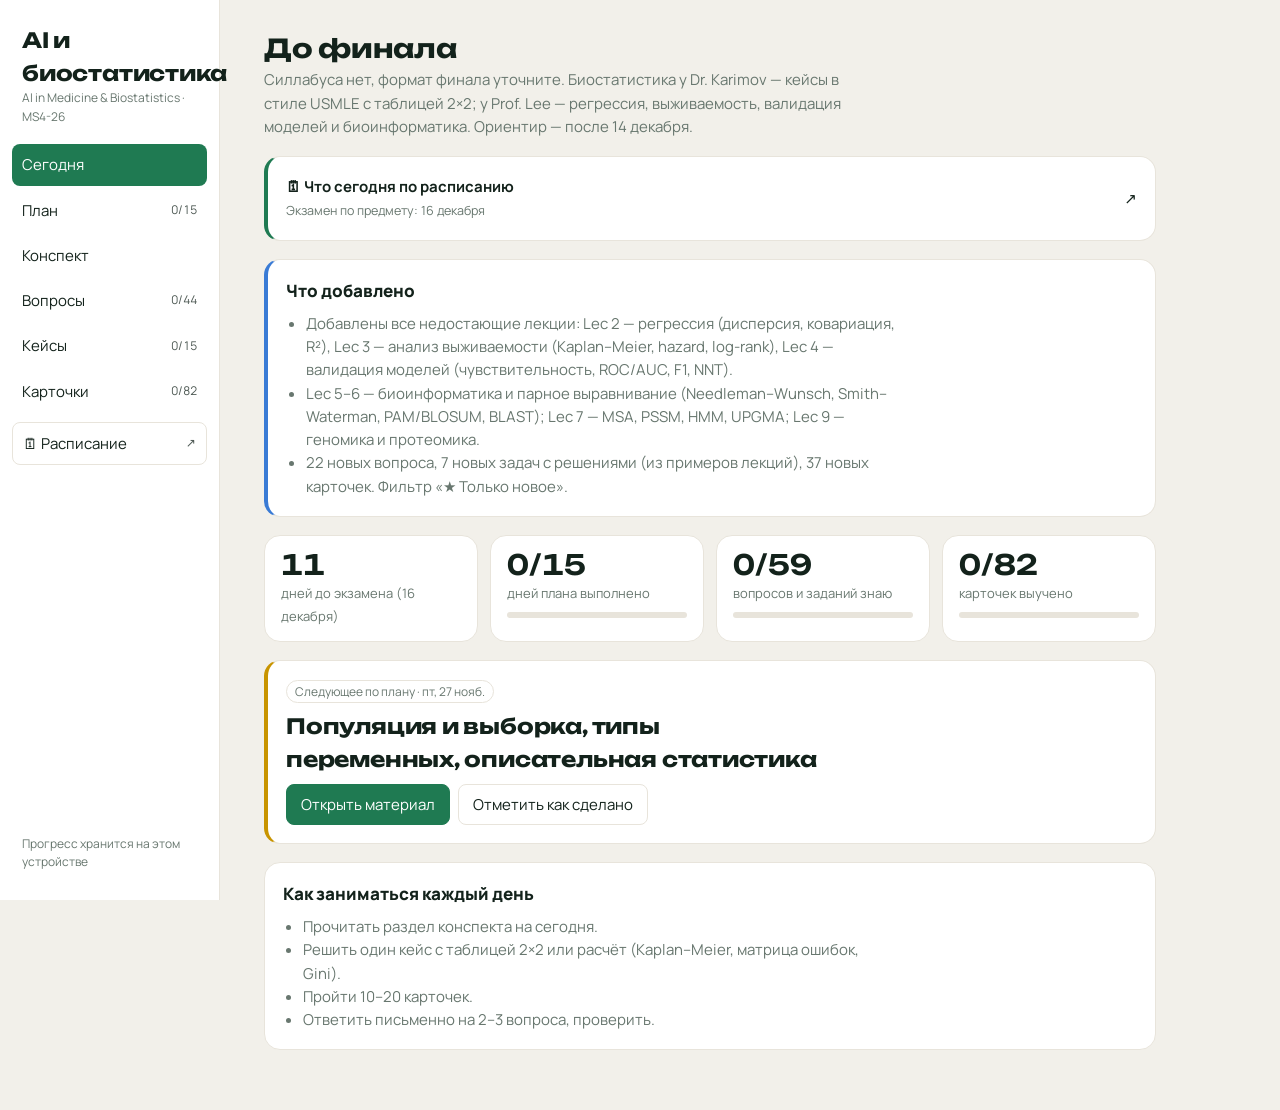
==== commit bc3d1863: "Replan all six subjects from Nov 26: every topic from scratch, subject pages and Finals tab use one " ====
--- a/s/ai.html
+++ b/s/ai.html
@@ -124,7 +124,7 @@
 </section>
 
 <section class="view" id="v-plan">
-  <div><h1>План по дням</h1><p class="lead">20 ноября — 13 декабря, блок через день (45–60 минут).</p></div>
+  <div><h1>План по дням</h1><p class="lead">26 ноября — экзамен: полная подготовка по всем темам с нуля, 15 блоков. Расписание совпадает с разделом «Финалы» в Plastic Path.</p></div>
   <div id="plan"></div>
 </section>
 
@@ -172,24 +172,25 @@
 if(PPS){const r=PPS.get(LSKEY);if(r)for(const k of ['days','quiz','cards'])S[k]=Object.assign({},S[k]||{},r[k]||{})}
 
 const PLAN = [
- {w:'Неделя 1 — основы биостатистики', days:[
-  ['2026-11-20','Популяция и выборка, типы переменных, описательная статистика','n1'],
-  ['2026-11-22','Нормальное распределение, z; проверка гипотез: z, t, χ², ANOVA, p-value','n2'],
-  ['2026-11-24','Lec 2: дисперсия, ковариация, корреляция, линейная и логистическая регрессия','n2b']]},
- {w:'Неделя 2 — эпидемиология и модели', days:[
-  ['2026-11-26','4 дизайна исследований; таблица 2×2: RR, OR, стандартизация','n3'],
-  ['2026-11-28','Lec 3: анализ выживаемости — Kaplan–Meier, hazard, log-rank','n2c'],
-  ['2026-11-30','Lec 4: валидация модели — чувствительность, специфичность, ROC/AUC, F1, NNT','n2d']]},
- {w:'Неделя 3 — AI и биоинформатика', days:[
-  ['2026-12-02','Lec 1: уровни AI, промпт-инжиниринг (RAG, CoT, 3C, RTCC)','n5'],
-  ['2026-12-04','Lec 5–6: биоинформатика, базы данных, парное выравнивание (Needleman–Wunsch, Smith–Waterman, BLAST)','n6a'],
-  ['2026-12-06','Lec 7: множественное выравнивание, PSSM, HMM, UPGMA; Lec 8: структура белка','n6c'],
-  ['2026-12-07','Lec 9: геномика и протеомика; Lec 10: классификация (дерево решений, SVM, KNN)','n6d']]},
- {w:'Неделя 4 — задачи', days:[
-  ['2026-12-08','Расчёты: 2×2, RR, OR, z, χ², Kaplan–Meier, матрица ошибок, Gini','cases'],
-  ['2026-12-10','Пробный экзамен по вопросам','quiz'],
-  ['2026-12-12','Слабые темы','quiz'],
-  ['2026-12-13','Термины по карточкам','cards']]}
+ {w:'Неделя 1 · 27 ноября', days:[
+  ['2026-11-27','Популяция и выборка, типы переменных, описательная статистика','n1']]},
+ {w:'Неделя 2 · 30 ноября — 6 декабря', days:[
+  ['2026-11-30','Нормальное распределение, z; гипотезы: z, t, χ², ANOVA, p-value','n2'],
+  ['2026-12-02','Lec 2: дисперсия, ковариация, корреляция, регрессия','n2b'],
+  ['2026-12-04','4 дизайна исследований; таблица 2×2: RR, OR, стандартизация','n3'],
+  ['2026-12-06','Lec 3: выживаемость — Kaplan–Meier, hazard, log-rank','n2c'],
+  ['2026-12-06','★ Тетрадь по биостатистике: формулы и схемы расчётов','cases']]},
+ {w:'Неделя 3 · 8 декабря — 12 декабря', days:[
+  ['2026-12-08','Lec 4: валидация — чувствительность, специфичность, ROC/AUC, F1, NNT','n2d'],
+  ['2026-12-10','Lec 1: уровни AI, промпт-инжиниринг (RAG, CoT, 3C, RTCC)','n5'],
+  ['2026-12-11','Lec 5–6: биоинформатика, выравнивание (NW, SW, BLAST)','n6a'],
+  ['2026-12-12','Lec 7–8: множественное выравнивание, PSSM, HMM, UPGMA; структура белка','n6c']]},
+ {w:'Неделя 4 · 14 декабря — 16 декабря', days:[
+  ['2026-12-14','Вечер: Lec 9–10 — геномика, протеомика, классификация (дерево, SVM, KNN)','n6d'],
+  ['2026-12-15','Расчёты: 2×2, RR, OR, z, χ², Kaplan–Meier, матрица ошибок, Gini — с тетрадью','cases'],
+  ['2026-12-15','Пробный экзамен по вопросам','quiz'],
+  ['2026-12-15','Термины по карточкам','cards'],
+  ['2026-12-16','ЭКЗАМЕН: AI и биостатистика','quiz']]}
 ];
 
 const NOTES = [
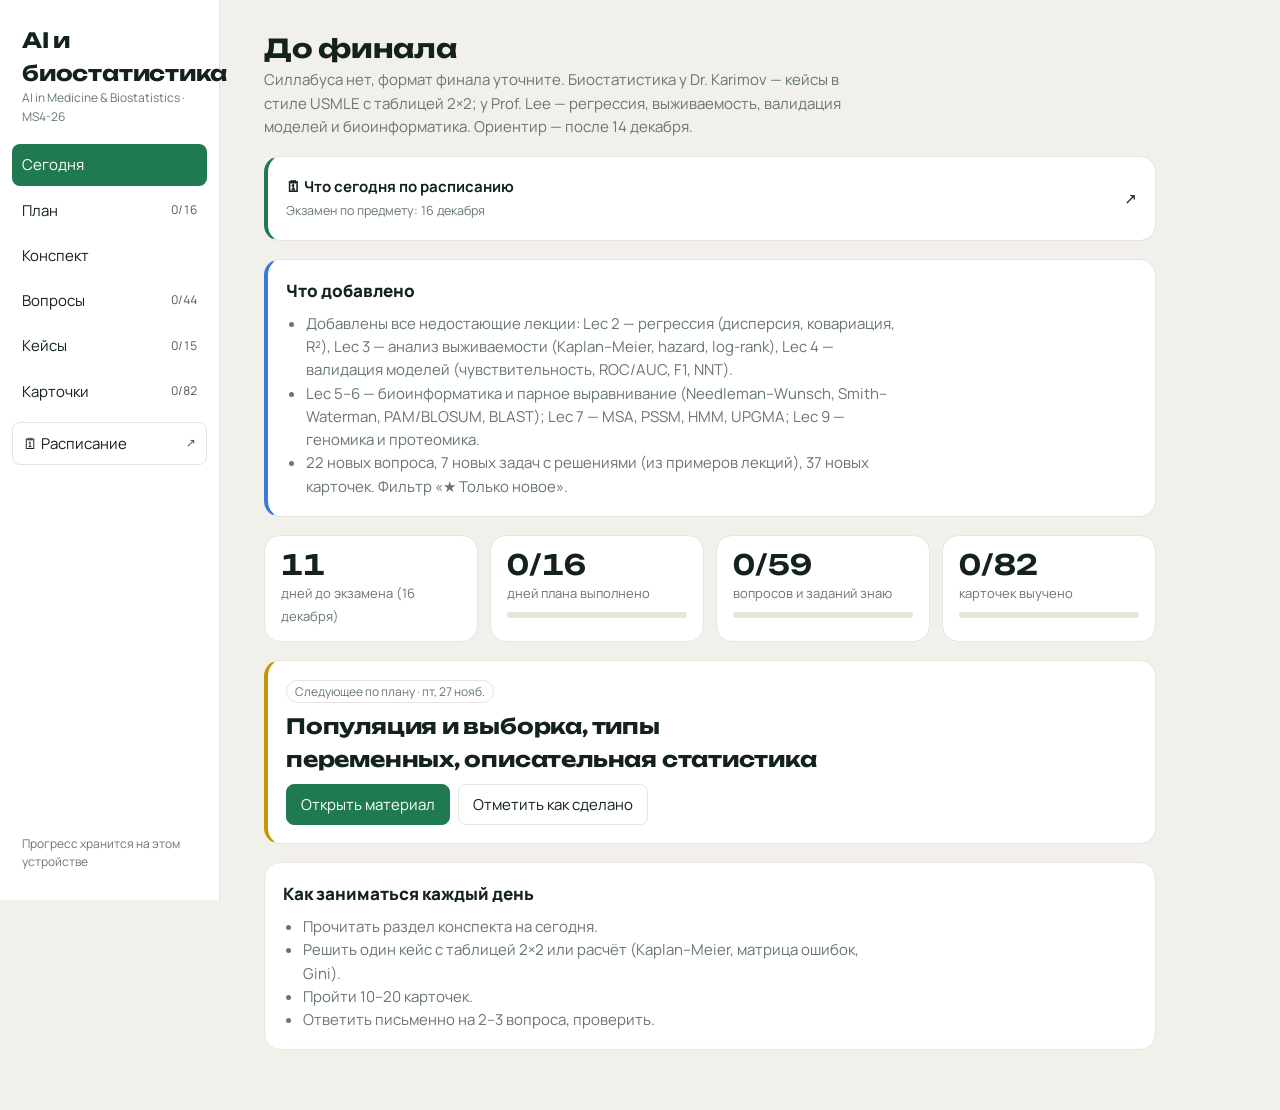
==== commit 078c49eb: "Biostat and biophysics exam notebooks in the app + writing sessions in the schedule Co-Authored-By: " ====
--- a/s/ai.html
+++ b/s/ai.html
@@ -179,11 +179,12 @@
   ['2026-12-02','Lec 2: дисперсия, ковариация, корреляция, регрессия','n2b'],
   ['2026-12-04','4 дизайна исследований; таблица 2×2: RR, OR, стандартизация','n3'],
   ['2026-12-06','Lec 3: выживаемость — Kaplan–Meier, hazard, log-rank','n2c'],
-  ['2026-12-06','★ Тетрадь по биостатистике: формулы и схемы расчётов','cases']]},
+  ['2026-12-06','★ Тетрадь по биостатистике, часть 1: описательная, тесты, 2×2, регрессия','cases']]},
  {w:'Неделя 3 · 8 декабря — 12 декабря', days:[
   ['2026-12-08','Lec 4: валидация — чувствительность, специфичность, ROC/AUC, F1, NNT','n2d'],
   ['2026-12-10','Lec 1: уровни AI, промпт-инжиниринг (RAG, CoT, 3C, RTCC)','n5'],
   ['2026-12-11','Lec 5–6: биоинформатика, выравнивание (NW, SW, BLAST)','n6a'],
+  ['2026-12-11','★ Тетрадь по биостатистике, часть 2: Kaplan–Meier, валидация, AI, биоинформатика','cases'],
   ['2026-12-12','Lec 7–8: множественное выравнивание, PSSM, HMM, UPGMA; структура белка','n6c']]},
  {w:'Неделя 4 · 14 декабря — 16 декабря', days:[
   ['2026-12-14','Вечер: Lec 9–10 — геномика, протеомика, классификация (дерево, SVM, KNN)','n6d'],
